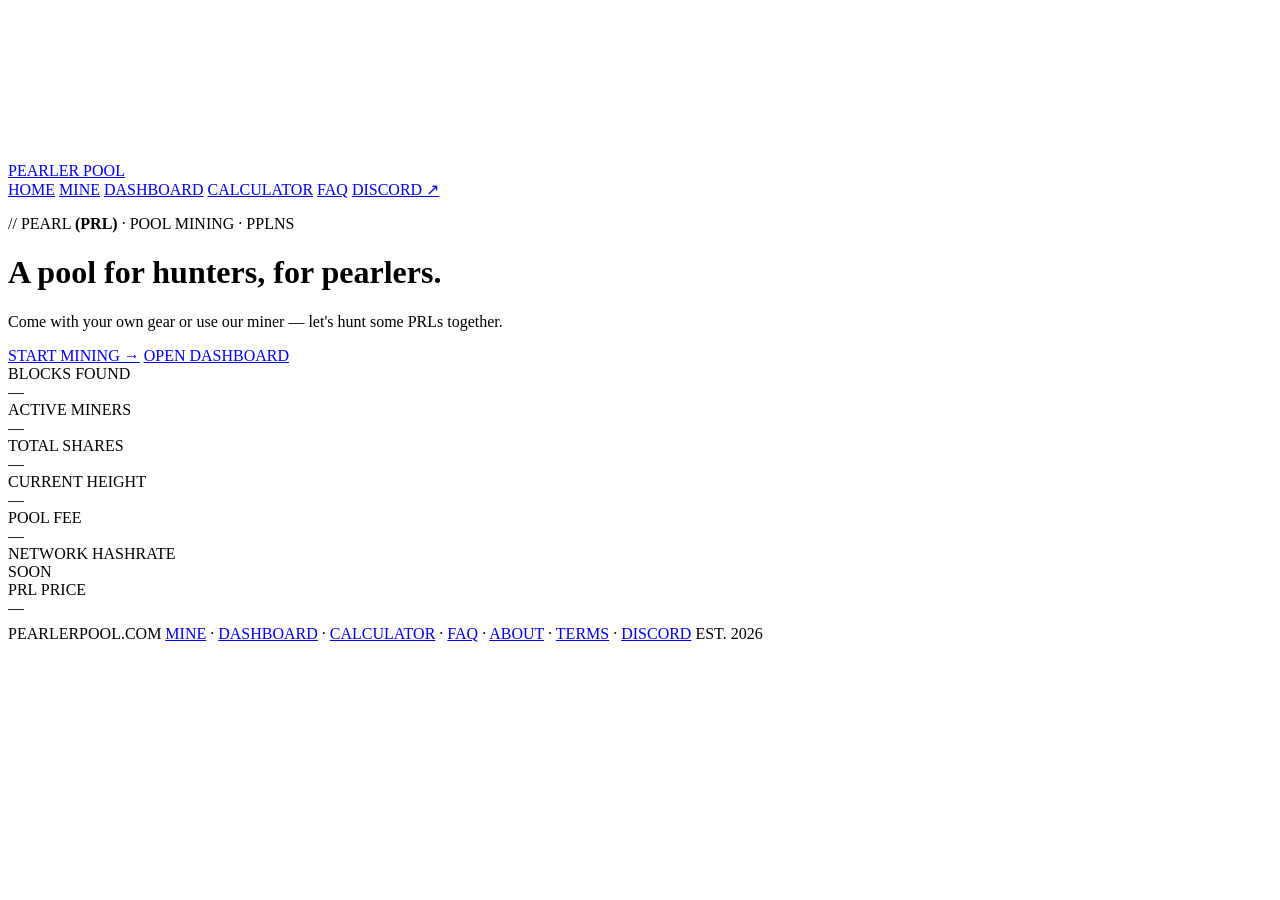
==== index.html @ 2bef1d9a "Miner dashboard (Alpha-style), blocks/ranking tabs, PRL price, alpha-miner, how-it-works diagram" ====
<!DOCTYPE html>
<html lang="en">
<head>
<meta charset="UTF-8" />
<meta name="viewport" content="width=device-width, initial-scale=1.0" />
<script>(function(){try{var t=localStorage.getItem('pp-theme');if(t==='light')document.documentElement.setAttribute('data-theme','light');}catch(e){}})();</script>
<title>Pearler Pool — a pool for hunters, for pearlers</title>
<meta name="description" content="Pearler Pool — the first cult for pearl hunters. Mine Pearl (PRL) with PPLNS rewards: bring your own gear or deploy our miner in one command." />
<meta name="theme-color" content="#07090e" />
<meta property="og:type" content="website" />
<meta property="og:title" content="Pearler Pool — a pool for hunters, for pearlers" />
<meta property="og:description" content="Mine Pearl (PRL) with PPLNS rewards. Bring your own gear or use our miner — let's hunt some PRLs together." />
<meta name="twitter:card" content="summary" />
<meta name="robots" content="index, follow, max-image-preview:large" />
<meta name="author" content="Pearler Pool" />
<meta name="keywords" content="Pearler Pool, Pearl mining pool, PRL mining pool, mine Pearl, mine PRL, Pearl Network, Pearl PRL coin, proof of useful work, PoUW, GPU mining, NoisyGEMM, PPLNS, cryptocurrency mining pool" />
<link rel="canonical" href="https://pearlerpool.com/" />
<meta property="og:url" content="https://pearlerpool.com/" />
<meta property="og:site_name" content="Pearler Pool" />
<script type="application/ld+json">{"@context":"https://schema.org","@graph":[{"@type":"Organization","@id":"https://pearlerpool.com/#org","name":"Pearler Pool","url":"https://pearlerpool.com/","description":"A PPLNS mining pool for the Pearl (PRL) proof-of-useful-work cryptocurrency. Bring your own gear or deploy our miner in one command.","sameAs":["https://discord.gg/w6tTBXTh"]},{"@type":"WebSite","@id":"https://pearlerpool.com/#website","url":"https://pearlerpool.com/","name":"Pearler Pool","publisher":{"@id":"https://pearlerpool.com/#org"},"description":"Mine Pearl (PRL) with PPLNS rewards. Live pool stats, an accurate mining calculator, and one-command miner deployment."}]}</script>
<link rel="icon" href="data:image/svg+xml,%3Csvg xmlns='http://www.w3.org/2000/svg' viewBox='0 0 32 32'%3E%3Crect width='32' height='32' fill='%2307090e'/%3E%3Ccircle cx='16' cy='16' r='9' fill='%23c9a84c'/%3E%3Ccircle cx='12.5' cy='12.5' r='3' fill='%23fff3d0'/%3E%3C/svg%3E" />
<link rel="preconnect" href="https://fonts.googleapis.com" />
<link rel="preconnect" href="https://fonts.gstatic.com" crossorigin />
<link href="https://fonts.googleapis.com/css2?family=IBM+Plex+Mono:wght@300;400;500;600&display=swap" rel="stylesheet" />
<link rel="stylesheet" href="assets/styles.css" />
</head>
<body>
<canvas id="rain"></canvas>
<div class="page">
  <nav class="nav"><div class="inner">
    <a class="brand" href="index.html"><span class="dot"></span>PEARLER POOL</a>
    <div class="nav-links">
      <a href="index.html" class="active">HOME</a>
      <a href="mine.html">MINE</a>
      <a href="dashboard.html">DASHBOARD</a>
      <a href="calculator.html">CALCULATOR</a>
      <a href="faq.html">FAQ</a>
      <a class="discord" href="https://discord.gg/w6tTBXTh" target="_blank" rel="noopener">DISCORD ↗</a>
    </div>
  </div></nav>

  <header class="container hero">
    <p class="kicker">// PEARL <b>(PRL)</b> · POOL MINING · PPLNS</p>
    <h1>A pool for hunters, for pearlers.</h1>
    <p>Come with your own gear or use our miner — let's hunt some PRLs together.</p>
    <div class="cta">
      <a class="btn gold" href="mine.html">START MINING →</a>
      <a class="btn" href="dashboard.html">OPEN DASHBOARD</a>
    </div>
  </header>

  <section class="container" style="padding-bottom:8px">
    <div class="statbar" id="statbar">
      <div class="stat"><div class="lbl">BLOCKS FOUND</div><div class="val" id="s-blocks">—</div></div>
      <div class="stat"><div class="lbl">ACTIVE MINERS</div><div class="val" id="s-miners">—</div></div>
      <div class="stat"><div class="lbl">TOTAL SHARES</div><div class="val" id="s-shares">—</div></div>
      <div class="stat"><div class="lbl">CURRENT HEIGHT</div><div class="val" id="s-height">—</div></div>
      <div class="stat"><div class="lbl">POOL FEE</div><div class="val" id="s-fee">—</div></div>
      <div class="stat"><div class="lbl">NETWORK HASHRATE</div><div class="val" id="s-nethash"><span class="soon">SOON</span></div></div>
      <div class="stat"><div class="lbl">PRL PRICE</div><div class="val" id="s-price"><span class="soon">—</span></div></div>
    </div>
  </section>

  <footer class="footer"><div class="inner">
    <span>PEARLERPOOL.COM</span>
    <span class="foot-links"><a href="mine.html">MINE</a> · <a href="dashboard.html">DASHBOARD</a> · <a href="calculator.html">CALCULATOR</a> · <a href="faq.html">FAQ</a> · <a href="about.html">ABOUT</a> · <a href="terms.html">TERMS</a> · <a href="https://discord.gg/w6tTBXTh" target="_blank" rel="noopener">DISCORD</a></span>
    <span>EST. 2026</span>
  </div></footer>
</div>

<script src="assets/api.js"></script>
<script>
(function(){
  PP.rain("rain");
  Promise.all([PP.api("/stats"), PP.api("/pool/info"), PP.api("/miners")])
  .then(function(res){
    var stats=res[0], info=res[1], miners=res[2];
    if(stats){
      PP.countUp(document.getElementById("s-blocks"), PP.blocksFound(stats));
      PP.countUp(document.getElementById("s-shares"), stats.shares_total||0);
      PP.countUp(document.getElementById("s-height"), PP.job(stats).height||0);
      var sessions=PP.activeMiners(stats);
      var minerCount=PP.topMiners(miners).length;
      PP.countUp(document.getElementById("s-miners"), sessions||minerCount);
    }
    var fee=PP.feePct(info); document.getElementById("s-fee").textContent=(fee!=null?fee+"%":"—");
    PP.mockNotice();
  });
  PP.netApi("/summary").then(function(d){
    if(!d) return;
    if(d.nethash) document.getElementById("s-nethash").innerHTML=(Number(d.nethash)/1e18).toFixed(2)+' <small>EH/s</small>';
    if(d.priceUSD!=null) document.getElementById("s-price").innerHTML='$'+Number(d.priceUSD).toFixed(4);
  });
})();
</script>
</body>
</html>
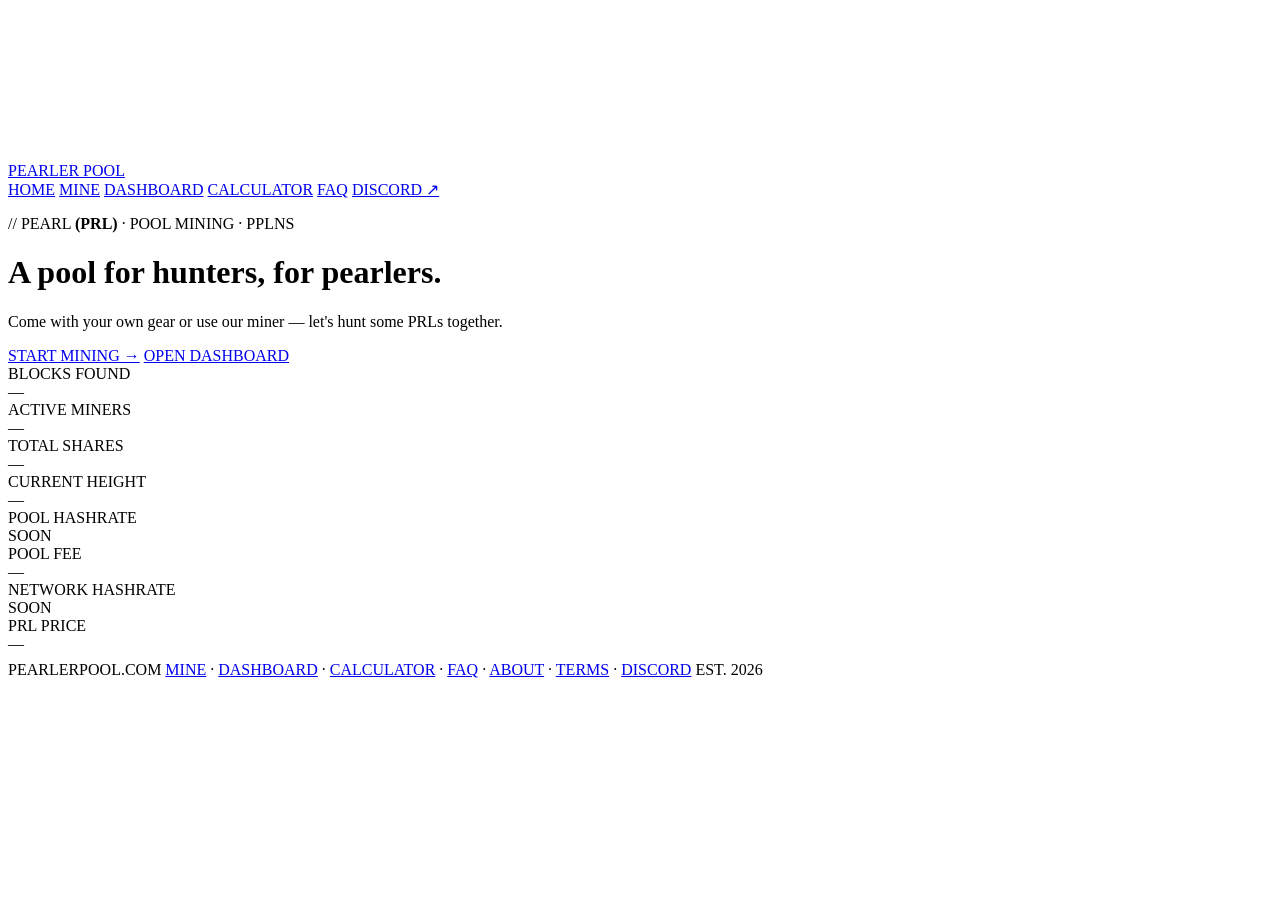
==== commit a98ac111: "Present live p2 data: pool hashrate, per-miner hashrate, real pool blocks; no mock on 404; ranking p" ====
--- a/index.html
+++ b/index.html
@@ -55,6 +55,7 @@
       <div class="stat"><div class="lbl">ACTIVE MINERS</div><div class="val" id="s-miners">—</div></div>
       <div class="stat"><div class="lbl">TOTAL SHARES</div><div class="val" id="s-shares">—</div></div>
       <div class="stat"><div class="lbl">CURRENT HEIGHT</div><div class="val" id="s-height">—</div></div>
+      <div class="stat"><div class="lbl">POOL HASHRATE</div><div class="val" id="s-poolhash"><span class="soon">SOON</span></div></div>
       <div class="stat"><div class="lbl">POOL FEE</div><div class="val" id="s-fee">—</div></div>
       <div class="stat"><div class="lbl">NETWORK HASHRATE</div><div class="val" id="s-nethash"><span class="soon">SOON</span></div></div>
       <div class="stat"><div class="lbl">PRL PRICE</div><div class="val" id="s-price"><span class="soon">—</span></div></div>
@@ -82,6 +83,8 @@
       var sessions=PP.activeMiners(stats);
       var minerCount=PP.topMiners(miners).length;
       PP.countUp(document.getElementById("s-miners"), sessions||minerCount);
+      var ph=PP.poolHashrate(stats), phe=document.getElementById("s-poolhash");
+      if(phe) phe.innerHTML=ph?ph.replace(/\s*([A-Za-z]+\/s)$/,' <small>$1</small>'):'<span class="soon">SOON</span>';
     }
     var fee=PP.feePct(info); document.getElementById("s-fee").textContent=(fee!=null?fee+"%":"—");
     PP.mockNotice();
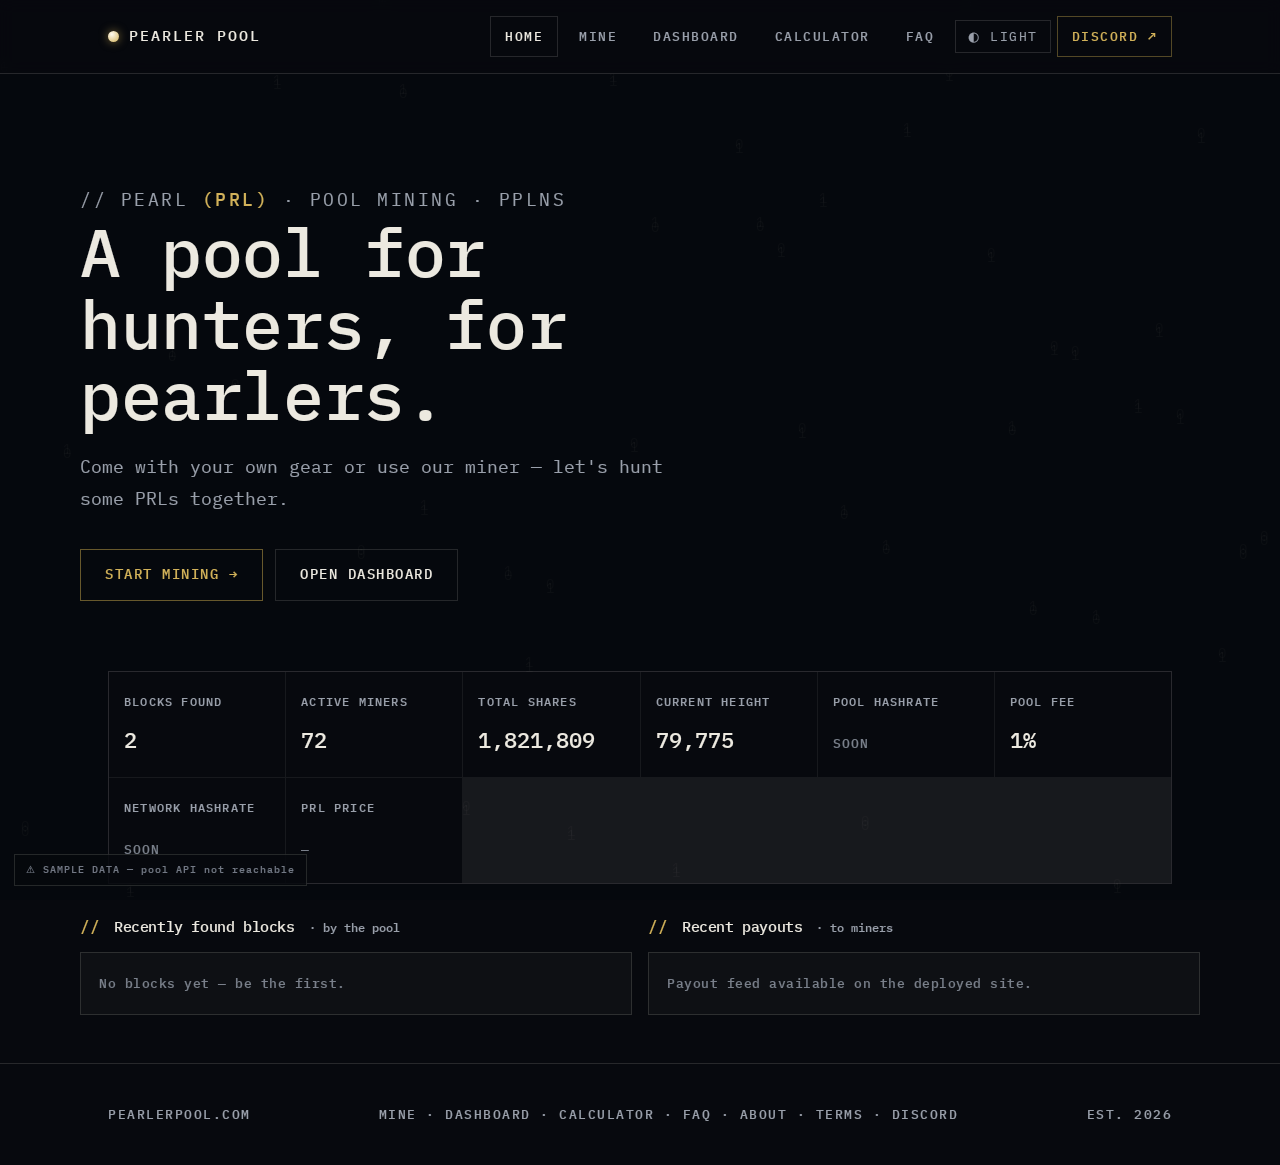
==== commit 9bde4cdf: "Mine: worker + optional MDL merged-mining fields wired into all commands; Home: live found-blocks + " ====
--- a/index.html
+++ b/index.html
@@ -62,6 +62,19 @@
     </div>
   </section>
 
+  <section class="container" style="padding:22px 0 8px">
+    <div class="grid c2">
+      <div>
+        <div class="section-head" style="margin:0 0 12px"><span class="tick">//</span><h2 style="font-size:15px">Recently found blocks</h2><span class="muted" style="font-size:12px">· by the pool</span></div>
+        <div class="panel" style="padding:6px 0" id="blk-feed"><div class="loading" style="padding:14px 18px">Loading…</div></div>
+      </div>
+      <div>
+        <div class="section-head" style="margin:0 0 12px"><span class="tick">//</span><h2 style="font-size:15px">Recent payouts</h2><span class="muted" style="font-size:12px">· to miners</span></div>
+        <div class="panel" style="padding:6px 0" id="pay-feed"><div class="loading" style="padding:14px 18px">Loading…</div></div>
+      </div>
+    </div>
+  </section>
+
   <footer class="footer"><div class="inner">
     <span>PEARLERPOOL.COM</span>
     <span class="foot-links"><a href="mine.html">MINE</a> · <a href="dashboard.html">DASHBOARD</a> · <a href="calculator.html">CALCULATOR</a> · <a href="faq.html">FAQ</a> · <a href="about.html">ABOUT</a> · <a href="terms.html">TERMS</a> · <a href="https://discord.gg/w6tTBXTh" target="_blank" rel="noopener">DISCORD</a></span>
@@ -94,6 +107,32 @@
     if(d.nethash) document.getElementById("s-nethash").innerHTML=(Number(d.nethash)/1e18).toFixed(2)+' <small>EH/s</small>';
     if(d.priceUSD!=null) document.getElementById("s-price").innerHTML='$'+Number(d.priceUSD).toFixed(4);
   });
+
+  /* ---------- live activity feeds ---------- */
+  function feedRow(left,mid,right,rcls){
+    return '<div style="display:flex;align-items:center;justify-content:space-between;gap:10px;padding:9px 18px;border-top:1px solid var(--line-2);font-size:13.5px">'+
+      '<span class="gold" style="flex:none">'+left+'</span>'+
+      '<span class="muted" style="flex:1;overflow:hidden;text-overflow:ellipsis;white-space:nowrap">'+mid+'</span>'+
+      '<span class="'+(rcls||'')+'" style="flex:none;font-weight:500">'+right+'</span></div>';
+  }
+  // recently found blocks (pool)
+  PP.apiRaw("/pool/blocks").then(function(d){
+    var list=PP.blockList(d), el=document.getElementById("blk-feed");
+    if(!list.length){ el.innerHTML='<div class="loading" style="padding:14px 18px">No blocks yet — be the first.</div>'; return; }
+    el.innerHTML=list.slice(0,6).map(function(b){
+      var st=(b.submit_status||"").toUpperCase();
+      return feedRow("#"+PP.num(b.block_height), (st==="ACCEPTED"?"accepted":st.toLowerCase()||"—"), PP.grainsToPRL(b.block_reward)+" PRL");
+    }).join("");
+  });
+  // recent payouts (outgoing txs from the pool payout address, on-chain via PearlTrack)
+  PP.netApi("/address/"+PP.POOL_ADDR).then(function(a){
+    var el=document.getElementById("pay-feed");
+    var outs=((a&&a.txs)||[]).filter(function(t){return t.direction==="out";});
+    if(!outs.length){ el.innerHTML='<div class="loading" style="padding:14px 18px">'+(a?"No payouts yet.":"Payout feed available on the deployed site.")+'</div>'; return; }
+    el.innerHTML=outs.slice(0,6).map(function(t){
+      return feedRow(PP.ago(t.timeMs), (t.txid?t.txid.slice(0,10)+"…":"payout"), PP.grainsToPRL(t.valueGrains)+" PRL");
+    }).join("");
+  });
 })();
 </script>
 </body>
--- a/assets/styles.css
+++ b/assets/styles.css
@@ -0,0 +1,318 @@
+/* Pearler Pool — shared design system (Stake-style monochrome / IBM Plex Mono) */
+:root{
+  --bg:#07090e; --surface-1:rgba(233,230,221,.03); --surface-2:rgba(233,230,221,.055);
+  --fg:#ece9e0; --muted:#9aa0ab; --faint:#7a808b;
+  --line:rgba(233,230,221,.14); --line-2:rgba(233,230,221,.08);
+  --gold:#d2b25a; --pearl:#fff3d0; --bad:#cf7a68;
+  --nav-bg:rgba(7,9,14,.72); --grid:rgba(233,230,221,.07); --dot:#fff3d0;
+  --rain-bg:#07090e; --rain-ch:233,230,221;
+  --maxw:1120px;
+}
+:root[data-theme="light"]{
+  --bg:#f4f1e9; --surface-1:rgba(24,26,32,.04); --surface-2:rgba(24,26,32,.07);
+  --fg:#121419; --muted:#383c43; --faint:#4d515a;
+  --line:rgba(24,26,32,.18); --line-2:rgba(24,26,32,.11);
+  --gold:#7f6310; --pearl:#7f6310; --bad:#a8432a;
+  --nav-bg:rgba(244,241,233,.82); --grid:rgba(24,26,32,.10); --dot:#7f6310;
+  --rain-bg:#f4f1e9; --rain-ch:60,64,74;
+}
+*{margin:0;padding:0;box-sizing:border-box}
+html{scroll-behavior:smooth}
+body{background:var(--bg);color:var(--fg);font-family:'IBM Plex Mono',ui-monospace,Menlo,monospace;
+  -webkit-font-smoothing:antialiased;font-size:16px;line-height:1.62;min-height:100vh;font-weight:450;
+  -webkit-text-stroke:0.18px currentColor;text-stroke:0.18px currentColor;
+  transition:background-color .25s ease,color .25s ease}
+a{color:inherit;text-decoration:none}
+#rain{position:fixed;inset:0;z-index:0;pointer-events:none;opacity:.5}
+.page{position:relative;z-index:1}
+.container{max-width:var(--maxw);margin:0 auto;padding:0 28px}
+
+/* nav */
+.nav{position:sticky;top:0;z-index:20;backdrop-filter:blur(8px);background:var(--nav-bg);
+  border-bottom:1px solid var(--line)}
+.nav .inner{max-width:var(--maxw);margin:0 auto;padding:16px 28px;display:flex;align-items:center;justify-content:space-between}
+.brand{display:flex;align-items:center;gap:10px;font-size:15px;letter-spacing:2px}
+.brand .dot{width:11px;height:11px;border-radius:50%;background:radial-gradient(circle at 35% 30%,#fffaf0,var(--gold));box-shadow:0 0 10px rgba(201,168,76,.6)}
+.nav-links{display:flex;align-items:center;gap:6px;flex-wrap:wrap;justify-content:flex-end}
+.nav-links a{font-size:13px;letter-spacing:1.5px;color:var(--muted);padding:9px 14px;border:1px solid transparent;transition:.2s}
+.nav-links a:hover{color:var(--fg)}
+.nav-links a.active{color:var(--fg);border-color:var(--line)}
+.nav-links a.discord{color:var(--gold);border:1px solid rgba(201,168,76,.4)}
+.nav-links a.discord:hover{background:rgba(201,168,76,.1)}
+.theme-toggle{font-family:inherit;font-size:13px;letter-spacing:1.5px;color:var(--muted);background:transparent;
+  border:1px solid var(--line);padding:9px 12px;cursor:pointer;transition:.2s;display:inline-flex;align-items:center;gap:7px;line-height:1}
+.theme-toggle:hover{color:var(--fg);border-color:var(--fg)}
+.donut svg circle:first-of-type{stroke:var(--line)}
+.donut #donut-arc{stroke:var(--gold)}
+
+/* type */
+h1,h2,h3{font-weight:500;letter-spacing:-.4px}
+.kicker{font-size:12.5px;letter-spacing:2.5px;color:var(--muted)}
+.kicker b{color:var(--gold);font-weight:500}
+.section{padding:64px 0;border-top:1px solid var(--line-2)}
+.section-head{display:flex;align-items:baseline;gap:14px;margin-bottom:28px}
+.section-head .tick{color:var(--gold)}
+.section-head h2{font-size:clamp(21px,2.6vw,31px)}
+.muted{color:var(--muted)}
+.gold{color:var(--gold)}
+
+/* hero */
+.hero{padding:90px 0 70px}
+.hero h1{font-size:clamp(34px,6vw,68px);line-height:1.05;max-width:14ch}
+.hero p{margin-top:20px;color:var(--muted);max-width:56ch;font-weight:400;font-size:17.5px;line-height:1.85}
+.cta{margin-top:34px;display:flex;flex-wrap:wrap;gap:12px}
+.btn{display:inline-flex;align-items:center;gap:8px;font-family:inherit;font-size:13.5px;letter-spacing:1.5px;
+  padding:14px 24px;border:1px solid var(--line);background:transparent;color:var(--fg);cursor:pointer;transition:.2s}
+.btn:hover{background:var(--fg);color:var(--bg)}
+.btn.gold{border-color:rgba(201,168,76,.5);color:var(--gold)}
+.btn.gold:hover{background:var(--gold);color:#0a1628}
+
+/* stat bar */
+.statbar{display:grid;grid-template-columns:repeat(auto-fit,minmax(160px,1fr));gap:1px;background:var(--line-2);
+  border:1px solid var(--line-2)}
+.stat{background:var(--bg);padding:20px 15px;min-width:0;overflow:hidden}
+.stat .lbl{font-size:12px;letter-spacing:1.2px;color:var(--muted);display:flex;align-items:center;gap:6px}
+.stat .val{margin-top:10px;font-size:clamp(17px,1.9vw,22px);font-weight:500;color:var(--fg);white-space:nowrap;overflow:hidden;text-overflow:ellipsis}
+.stat .val small{font-size:14px;color:var(--muted);font-weight:400;margin-left:4px}
+.stat .soon{font-size:12.5px;color:var(--faint);letter-spacing:1px}
+
+/* panels / cards */
+.panel{border:1px solid var(--line);background:var(--surface-1);padding:24px}
+.grid{display:grid;gap:16px}
+.grid.c2{grid-template-columns:repeat(auto-fit,minmax(280px,1fr))}
+.grid.c3{grid-template-columns:repeat(auto-fit,minmax(220px,1fr))}
+.card{border:1px solid var(--line);background:var(--surface-1);padding:20px;transition:.2s}
+.card:hover{border-color:var(--line)}
+.card .h{font-size:14px;letter-spacing:.8px;display:flex;justify-content:space-between;align-items:center;gap:8px;min-width:0}
+.card .h .wn{overflow:hidden;text-overflow:ellipsis;white-space:nowrap;min-width:0}
+.card .kv{margin-top:14px;display:flex;flex-direction:column;gap:9px}
+.kv-row{display:flex;justify-content:space-between;font-size:14.5px}
+.kv-row span:first-child{color:var(--muted)}
+
+/* tables */
+.tbl{width:100%;border-collapse:collapse;font-size:14.5px}
+.tbl th{text-align:left;font-weight:400;color:var(--muted);font-size:12px;letter-spacing:1.5px;
+  padding:12px 14px;border-bottom:1px solid var(--line)}
+.tbl td{padding:14px;border-bottom:1px solid var(--line-2)}
+.tbl tr:hover td{background:var(--surface-1)}
+.tbl .mono-addr{color:var(--muted);word-break:break-all}
+.badge{font-size:12px;letter-spacing:1px;padding:3px 9px;border:1px solid var(--line)}
+.badge.ok{color:var(--gold);border-color:rgba(201,168,76,.4)}
+.badge.bad{color:var(--bad);border-color:rgba(194,112,95,.4)}
+.badge.orphan{color:var(--muted)}
+
+/* lookup */
+.lookup{display:flex;max-width:560px;border:1px solid var(--line);background:var(--surface-1)}
+.lookup input{flex:1;background:transparent;border:none;outline:none;color:var(--fg);font-family:inherit;
+  font-size:15.5px;padding:15px 16px;letter-spacing:.5px}
+.lookup input::placeholder{color:var(--faint)}
+.lookup button{border:none;border-left:1px solid var(--line);background:transparent;color:var(--fg);
+  font-family:inherit;font-size:13.5px;letter-spacing:1.5px;padding:0 22px;cursor:pointer;transition:.2s}
+.lookup button:hover{background:var(--fg);color:var(--bg)}
+
+/* code + prompt blocks */
+.codeblock{position:relative;border:1px solid var(--line);background:#04060b;margin-top:14px}
+.codeblock pre{padding:16px 18px;overflow-x:auto;font-size:13.5px;line-height:1.75;color:#d3dbe1;white-space:pre}
+.codeblock .copy{position:absolute;top:10px;right:10px;font-family:inherit;font-size:11px;letter-spacing:1px;
+  border:1px solid rgba(233,230,221,.18);background:rgba(7,9,14,.8);color:#9aa3af;padding:6px 10px;cursor:pointer;transition:.2s}
+.codeblock .copy:hover{color:#e9e6dd;border-color:#e9e6dd}
+.codeblock .copy.done{color:#d2b25a;border-color:#d2b25a}
+.prompt{border-color:rgba(201,168,76,.3)}
+.prompt .tag{position:absolute;top:-1px;left:-1px;font-size:11px;letter-spacing:1px;color:#0a1628;
+  background:#d2b25a;padding:4px 10px}
+.prompt pre{padding-top:34px;color:#ecdfc4}
+/* codex prompt — same gold family, outline tag to differentiate from Claude */
+.prompt.codex .tag{background:transparent;color:#d2b25a;border:1px solid #d2b25a;padding:3px 9px}
+.prompt-row{display:grid;grid-template-columns:repeat(auto-fit,minmax(320px,1fr));gap:14px;margin-top:6px}
+.prompt-row .codeblock{margin-top:0}
+
+/* docker tabs */
+.tabs{display:flex;flex-wrap:wrap;gap:8px;margin-bottom:18px}
+.tab{font-family:inherit;font-size:13px;letter-spacing:1px;padding:12px 16px;border:1px solid var(--line);
+  background:transparent;color:var(--muted);cursor:pointer;transition:.2s;text-align:left}
+.tab:hover{color:var(--fg)}
+.tab.active{color:var(--fg);border-color:rgba(201,168,76,.5);background:rgba(201,168,76,.06)}
+.tab .r{display:block;font-size:11.5px;color:var(--gold);letter-spacing:1px;margin-top:4px}
+.pane{display:none}.pane.active{display:block}
+/* agent (claude/codex) prompt toggle */
+.agent-toggle{display:inline-flex;border:1px solid var(--line);margin:16px 0 0}
+.agent-tab{font-family:inherit;font-size:12px;letter-spacing:1.5px;color:var(--muted);background:transparent;border:none;padding:8px 16px;cursor:pointer;transition:.2s}
+.agent-tab:hover{color:var(--fg)}
+.agent-tab.active{color:#0a1628;background:var(--gold)}
+
+/* prominent fee callout */
+.fee-callout{display:inline-flex;align-items:baseline;gap:10px;border:1px solid rgba(201,168,76,.35);
+  background:rgba(201,168,76,.06);padding:9px 15px;margin-bottom:16px}
+.fee-callout .n{color:var(--gold);font-size:20px;font-weight:500;letter-spacing:.5px}
+.fee-callout .t{color:var(--muted);font-size:12.5px;letter-spacing:1px}
+
+/* numbered steps */
+.steps{counter-reset:s;margin-top:16px;display:flex;flex-direction:column;gap:14px}
+.steps li{list-style:none;position:relative;padding-left:38px;font-size:15px;line-height:1.8;color:var(--muted)}
+.steps li::before{counter-increment:s;content:counter(s);position:absolute;left:0;top:1px;width:25px;height:25px;
+  border:1px solid var(--line);display:flex;align-items:center;justify-content:center;font-size:12px;color:var(--gold)}
+.steps li b,.steps li .gold{color:var(--fg)}
+
+/* chart */
+.chart-wrap{position:relative;height:220px;border:1px solid var(--line);background:var(--surface-1);margin-top:14px}
+.chart-empty{position:absolute;inset:0;display:flex;align-items:center;justify-content:center;
+  color:var(--faint);font-size:13px;letter-spacing:.5px;text-align:center;padding:20px;line-height:1.6}
+
+/* footer */
+.footer{border-top:1px solid var(--line);padding:40px 0;margin-top:40px}
+.footer .inner{max-width:var(--maxw);margin:0 auto;padding:0 28px;display:flex;flex-wrap:wrap;gap:20px;
+  justify-content:space-between;font-size:12.5px;letter-spacing:1.5px;color:var(--muted)}
+.footer a{color:var(--muted)}.footer a:hover{color:var(--fg)}
+
+.hidden{display:none!important}
+.loading{color:var(--faint);font-size:13px;letter-spacing:.5px}
+
+/* ============ CONTENT PAGES (faq / about / terms) ============ */
+.prose{max-width:760px}
+.prose h2{font-size:clamp(19px,2.2vw,23px);font-weight:500;margin:40px 0 12px;letter-spacing:-.3px}
+.prose h2:first-child{margin-top:0}
+.prose h2 .tick{color:var(--gold);margin-right:8px;font-size:15px}
+.prose h3{font-size:17px;font-weight:500;color:var(--fg);margin:24px 0 8px}
+.prose p{color:var(--fg);font-size:16px;line-height:1.85;margin-bottom:14px}
+.prose a{color:var(--gold)}
+.prose strong,.prose b{color:var(--fg);font-weight:600}
+.prose ul{margin:8px 0 18px;padding:0;list-style:none}
+.prose li{color:var(--fg);font-size:15.5px;line-height:1.8;padding-left:22px;position:relative;margin-bottom:8px}
+.prose li::before{content:'›';position:absolute;left:0;color:var(--gold)}
+.lede{font-size:18px;color:var(--fg);line-height:1.75;max-width:60ch;margin-bottom:8px}
+
+.faq-item{border-top:1px solid var(--line-2);padding:24px 0}
+.faq-item:first-of-type{border-top:none}
+.faq-q{font-size:17px;color:var(--fg);font-weight:500;display:flex;gap:10px;align-items:baseline}
+.faq-q .qn{color:var(--gold);flex:none}
+.faq-a{color:var(--fg);font-size:15.5px;line-height:1.85;margin-top:10px;padding-left:26px}
+.faq-a a{color:var(--gold)}
+.faq-a code{background:var(--surface-2);padding:1px 6px;font-size:14px;color:var(--fg)}
+.faq-cat{font-size:12px;letter-spacing:2.5px;color:var(--gold);margin:40px 0 6px;font-weight:500}
+
+/* ============ CALCULATOR ============ */
+.calc-grid{display:grid;grid-template-columns:1.1fr 1fr;gap:18px;align-items:start}
+@media(max-width:820px){.calc-grid{grid-template-columns:1fr}}
+.field{margin-bottom:16px}
+.field label{display:block;font-size:12px;letter-spacing:1.5px;color:var(--muted);margin-bottom:8px}
+.field .inrow{display:flex;border:1px solid var(--line);background:var(--surface-1)}
+.field input{flex:1;min-width:0;background:transparent;border:none;outline:none;color:var(--fg);font-family:inherit;font-size:16.5px;padding:12px 14px}
+.field .unit{display:flex;align-items:center;padding:0 14px;border-left:1px solid var(--line);color:var(--muted);font-size:13.5px;letter-spacing:1px}
+.gpu-pick{display:flex;flex-wrap:wrap;gap:7px}
+.gpu-pick button{font-family:inherit;font-size:12.5px;letter-spacing:.5px;color:var(--muted);background:transparent;border:1px solid var(--line);padding:9px 12px;cursor:pointer;transition:.2s}
+.gpu-pick button:hover{color:var(--fg)}
+.gpu-pick button.active{color:#0a1628;background:var(--gold);border-color:var(--gold)}
+.gpu-pick button small{color:var(--gold);margin-left:5px;letter-spacing:0}
+.gpu-pick button.active small{color:#0a1628}
+.result{border:1px solid rgba(201,168,76,.4);background:linear-gradient(160deg,rgba(201,168,76,.09),rgba(201,168,76,.02));padding:22px}
+.result .big-out{font-size:clamp(30px,5vw,44px);font-weight:500;color:var(--gold);line-height:1}
+.result .big-out small{font-size:15px;color:var(--muted);font-weight:400;margin-left:6px}
+.result .row{display:flex;justify-content:space-between;font-size:14.5px;padding:10px 0;border-bottom:1px solid var(--line-2)}
+.result .row span:first-child{color:var(--muted)}
+.result .row:last-child{border-bottom:none}
+
+/* ============ DASHBOARD ============ */
+/* sub-tabs + time range toggle */
+.subtabbar{display:flex;flex-wrap:wrap;gap:14px;align-items:center;justify-content:space-between;
+  border-bottom:1px solid var(--line);margin-bottom:24px}
+.subtabs{display:flex;flex-wrap:wrap;gap:2px}
+.subtab{font-family:inherit;font-size:12.5px;letter-spacing:1.5px;color:var(--muted);background:transparent;
+  border:none;border-bottom:2px solid transparent;padding:14px 16px;cursor:pointer;transition:.2s}
+.subtab:hover{color:var(--fg)}
+.subtab.active{color:var(--fg);border-bottom-color:var(--gold)}
+.range{display:flex;gap:2px;border:1px solid var(--line)}
+.range button{font-family:inherit;font-size:11.5px;letter-spacing:1px;color:var(--muted);background:transparent;
+  border:none;padding:8px 13px;cursor:pointer;transition:.2s}
+.range button:hover{color:var(--fg)}
+.range button.active{color:#0a1628;background:var(--gold)}
+
+/* dashboard top card grid */
+.dash-grid{display:grid;gap:14px;grid-template-columns:1.5fr 1fr 1fr 1.4fr;margin-bottom:14px}
+@media(max-width:980px){.dash-grid{grid-template-columns:1fr 1fr}}
+@media(max-width:560px){.dash-grid{grid-template-columns:1fr}}
+.dcard{border:1px solid var(--line);background:var(--surface-1);padding:18px 20px;display:flex;flex-direction:column}
+.dcard .ct{font-size:12px;letter-spacing:1.5px;color:var(--muted);display:flex;align-items:center;gap:7px;margin-bottom:14px}
+.dcard.feature{border-color:rgba(201,168,76,.4);background:linear-gradient(160deg,rgba(201,168,76,.09),rgba(201,168,76,.02))}
+.big{font-size:30px;font-weight:500;line-height:1}
+.big small{font-size:14px;color:var(--muted);font-weight:400;margin-left:5px;letter-spacing:0}
+.sub{font-size:12.5px;color:var(--muted);margin-top:6px;letter-spacing:.3px}
+
+/* donut */
+.donut-wrap{display:flex;align-items:center;gap:18px}
+.donut{position:relative;width:108px;height:108px;flex:none}
+.donut svg{transform:rotate(-90deg)}
+.donut .lbl{position:absolute;inset:0;display:flex;flex-direction:column;align-items:center;justify-content:center;text-align:center}
+.donut .lbl b{font-size:22px;font-weight:500;color:var(--gold)}
+.donut .lbl{padding:0 6px}
+.donut .lbl span{font-size:9px;letter-spacing:.4px;color:var(--muted);margin-top:3px;max-width:90px;line-height:1.25;text-align:center}
+.donut-kv{display:flex;flex-direction:column;gap:12px;min-width:0}
+.donut-kv .k{font-size:12px;letter-spacing:1px;color:var(--muted)}
+.donut-kv .v{font-size:20px;font-weight:500;margin-top:2px}
+.donut-kv .r{font-size:12px;color:var(--muted);margin-top:1px;overflow:hidden;text-overflow:ellipsis;white-space:nowrap}
+
+/* sparkline mini-card */
+.spark{height:46px;width:100%;margin-top:auto}
+.soon-spark{height:46px;margin-top:auto;display:flex;align-items:center;justify-content:center;
+  border:1px dashed var(--line-2);color:var(--faint);font-size:11.5px;letter-spacing:2px}
+
+/* output-per-day bars */
+.obars{display:flex;flex-direction:column;gap:11px;margin-top:2px}
+.obar{display:grid;grid-template-columns:58px 1fr auto;align-items:center;gap:10px}
+.obar .k{font-size:12px;letter-spacing:1px;color:var(--muted)}
+.obar .track{height:7px;background:var(--line-2);position:relative;overflow:hidden}
+.obar .fill{position:absolute;left:0;top:0;bottom:0;background:var(--gold);width:0;transition:width .9s ease}
+.obar .v{font-size:13.5px;font-weight:500}
+.pending-row{display:flex;align-items:baseline;justify-content:space-between;border-top:1px solid var(--line);
+  margin-top:14px;padding-top:13px}
+.pending-row .k{font-size:12px;letter-spacing:1px;color:var(--muted);display:flex;align-items:center;gap:6px}
+.pending-row .v{font-size:23px;font-weight:500;color:var(--gold)}
+
+/* mini effort/orphan tiles */
+.minitiles{display:grid;grid-template-columns:1fr 1fr;gap:14px;margin-bottom:14px}
+@media(max-width:560px){.minitiles{grid-template-columns:1fr}}
+.minitile{border:1px solid var(--line);background:var(--surface-1);padding:16px 18px;display:flex;
+  align-items:baseline;justify-content:space-between}
+.minitile .k{font-size:12px;letter-spacing:1px;color:var(--muted)}
+.minitile .v{font-size:21px;font-weight:500}
+.minitile .x{font-size:12px;color:var(--faint);letter-spacing:.3px;display:block;margin-top:3px}
+
+/* dual trend charts */
+.charts2{display:grid;grid-template-columns:1fr 1fr;gap:14px;margin-bottom:6px}
+@media(max-width:860px){.charts2{grid-template-columns:1fr}}
+.chartcard{border:1px solid var(--line);background:var(--surface-1);padding:16px 18px}
+.chartcard .ch-head{display:flex;align-items:baseline;justify-content:space-between;gap:10px;margin-bottom:10px}
+.chartcard .ch-head h3{font-size:14.5px;font-weight:500;letter-spacing:.3px}
+.legend{display:flex;gap:12px;font-size:12px;letter-spacing:.3px;color:var(--muted);flex-wrap:wrap}
+.legend i{display:inline-block;width:9px;height:9px;margin-right:5px;vertical-align:-1px}
+.legend .g{background:var(--gold)}.legend .f{background:var(--muted)}.legend .d{background:var(--faint)}
+.chartbox{position:relative;height:230px}
+.chartbox canvas{width:100%;height:100%}
+.chart-soon{position:absolute;inset:0;display:flex;align-items:center;justify-content:center;text-align:center;
+  color:var(--faint);font-size:13px;letter-spacing:.5px;padding:18px;line-height:1.6;background:repeating-linear-gradient(45deg,transparent,transparent 9px,rgba(233,230,221,.018) 9px,rgba(233,230,221,.018) 18px)}
+
+/* latest blocks card grid + maturity bars */
+.blockgrid{display:grid;grid-template-columns:repeat(auto-fill,minmax(210px,1fr));gap:12px}
+.blockcard{border:1px solid var(--line);background:var(--surface-1);padding:14px 15px;transition:.2s;overflow:hidden;min-width:0}
+.blockcard:hover{border-color:rgba(201,168,76,.4)}
+.blockcard .top{display:flex;align-items:center;justify-content:space-between;gap:8px}
+.blockcard .hgt{font-size:15px;font-weight:500;color:var(--gold)}
+.blockcard .time{font-size:12px;color:var(--muted);margin-top:8px;letter-spacing:.3px;white-space:nowrap;overflow:hidden;text-overflow:ellipsis;max-width:100%}
+.blockcard .rew{font-size:14.5px;font-weight:500;margin-top:2px}
+.blockcard .mat{margin-top:11px}
+.blockcard .mat .mlbl{display:flex;justify-content:space-between;font-size:11.5px;letter-spacing:.5px;color:var(--faint);margin-bottom:5px}
+.blockcard .mat .track{height:5px;background:var(--line-2);overflow:hidden}
+.blockcard .mat .fill{height:100%;background:var(--gold);width:0}
+.empty-card{border:1px dashed var(--line);padding:26px;text-align:center;color:var(--muted);font-size:13.5px;letter-spacing:.5px}
+
+/* timeframe pills (per-chart) */
+.tf{display:inline-flex;gap:2px;border:1px solid var(--line);flex-wrap:wrap}
+.tf button{font-family:inherit;font-size:11px;letter-spacing:.5px;color:var(--muted);background:transparent;border:none;padding:6px 10px;cursor:pointer;transition:.15s}
+.tf button:hover{color:var(--fg)}
+.tf button.active{color:#0a1628;background:var(--gold)}
+/* up/down delta */
+.delta{font-size:12.5px;font-weight:600;letter-spacing:.3px;white-space:nowrap}
+.delta.up{color:#4fae72}.delta.down{color:var(--bad)}.delta.flat{color:var(--muted)}
+.dcard .ct .delta{margin-left:auto}
+
+@media(max-width:640px){.nav-links a{padding:9px 10px}.section{padding:48px 0}.hero{padding:60px 0 40px}
+  .dash-grid{grid-template-columns:1fr}.subtab{padding:12px 10px}}
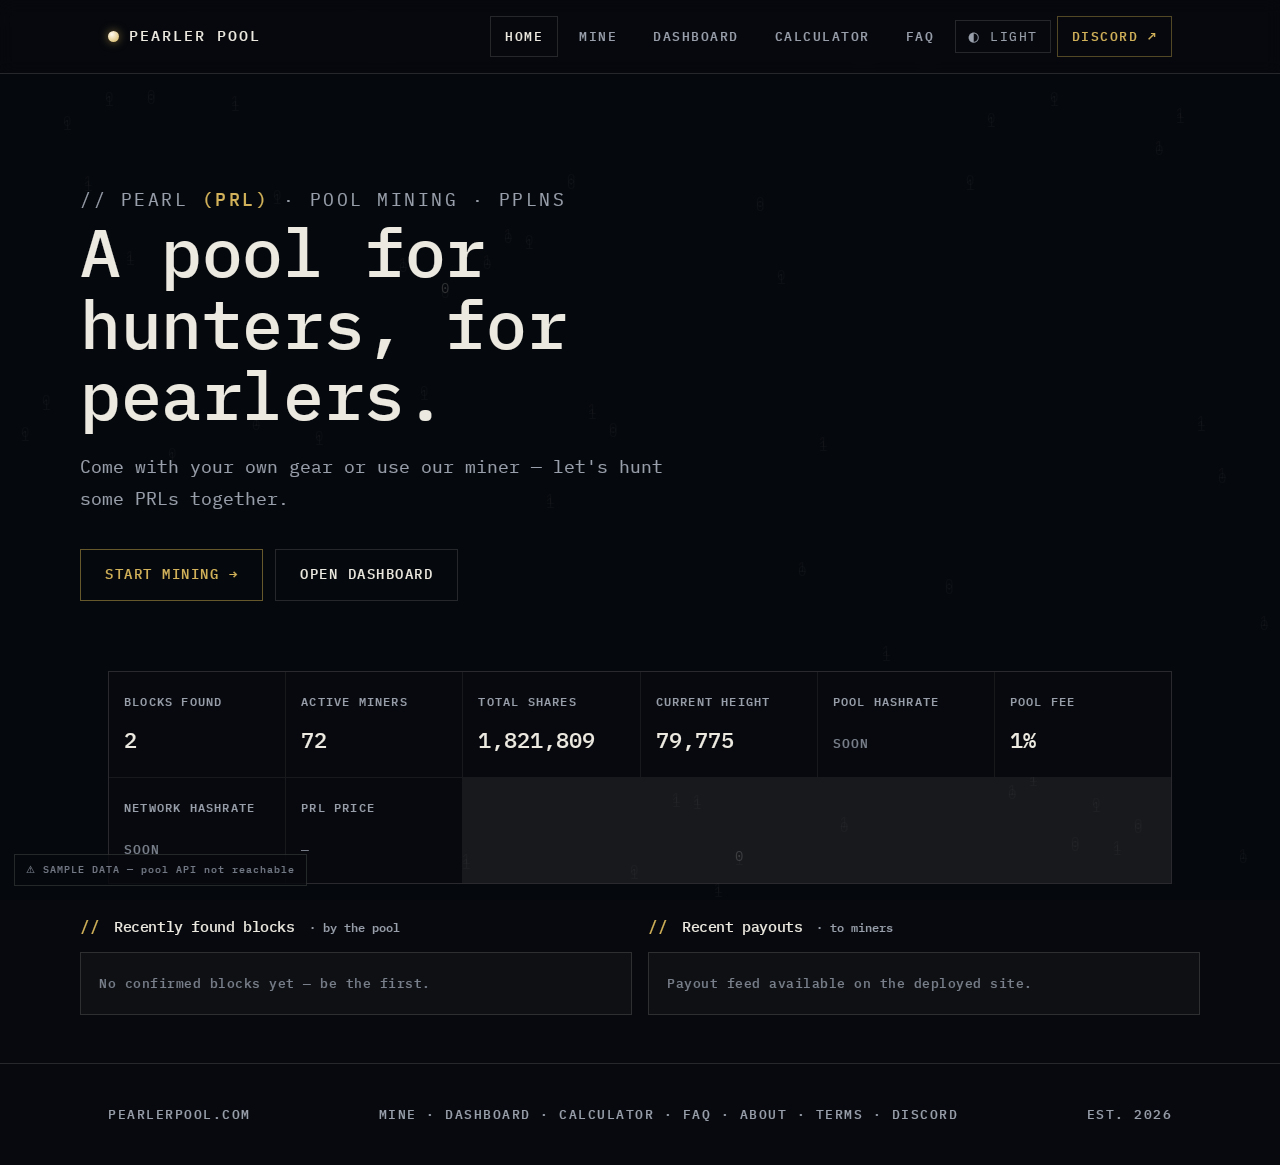
==== commit deed6468: "Home blocks feed: show only ACCEPTED blocks, sorted by height" ====
--- a/index.html
+++ b/index.html
@@ -117,11 +117,13 @@
   }
   // recently found blocks (pool)
   PP.apiRaw("/pool/blocks").then(function(d){
-    var list=PP.blockList(d), el=document.getElementById("blk-feed");
-    if(!list.length){ el.innerHTML='<div class="loading" style="padding:14px 18px">No blocks yet — be the first.</div>'; return; }
+    var el=document.getElementById("blk-feed");
+    var list=PP.blockList(d)
+      .filter(function(b){return (b.submit_status||"").toUpperCase()==="ACCEPTED";})
+      .sort(function(a,b){return (b.block_height||0)-(a.block_height||0);});
+    if(!list.length){ el.innerHTML='<div class="loading" style="padding:14px 18px">No confirmed blocks yet — be the first.</div>'; return; }
     el.innerHTML=list.slice(0,6).map(function(b){
-      var st=(b.submit_status||"").toUpperCase();
-      return feedRow("#"+PP.num(b.block_height), (st==="ACCEPTED"?"accepted":st.toLowerCase()||"—"), PP.grainsToPRL(b.block_reward)+" PRL");
+      return feedRow("#"+PP.num(b.block_height), "accepted", PP.grainsToPRL(b.block_reward)+" PRL");
     }).join("");
   });
   // recent payouts (outgoing txs from the pool payout address, on-chain via PearlTrack)
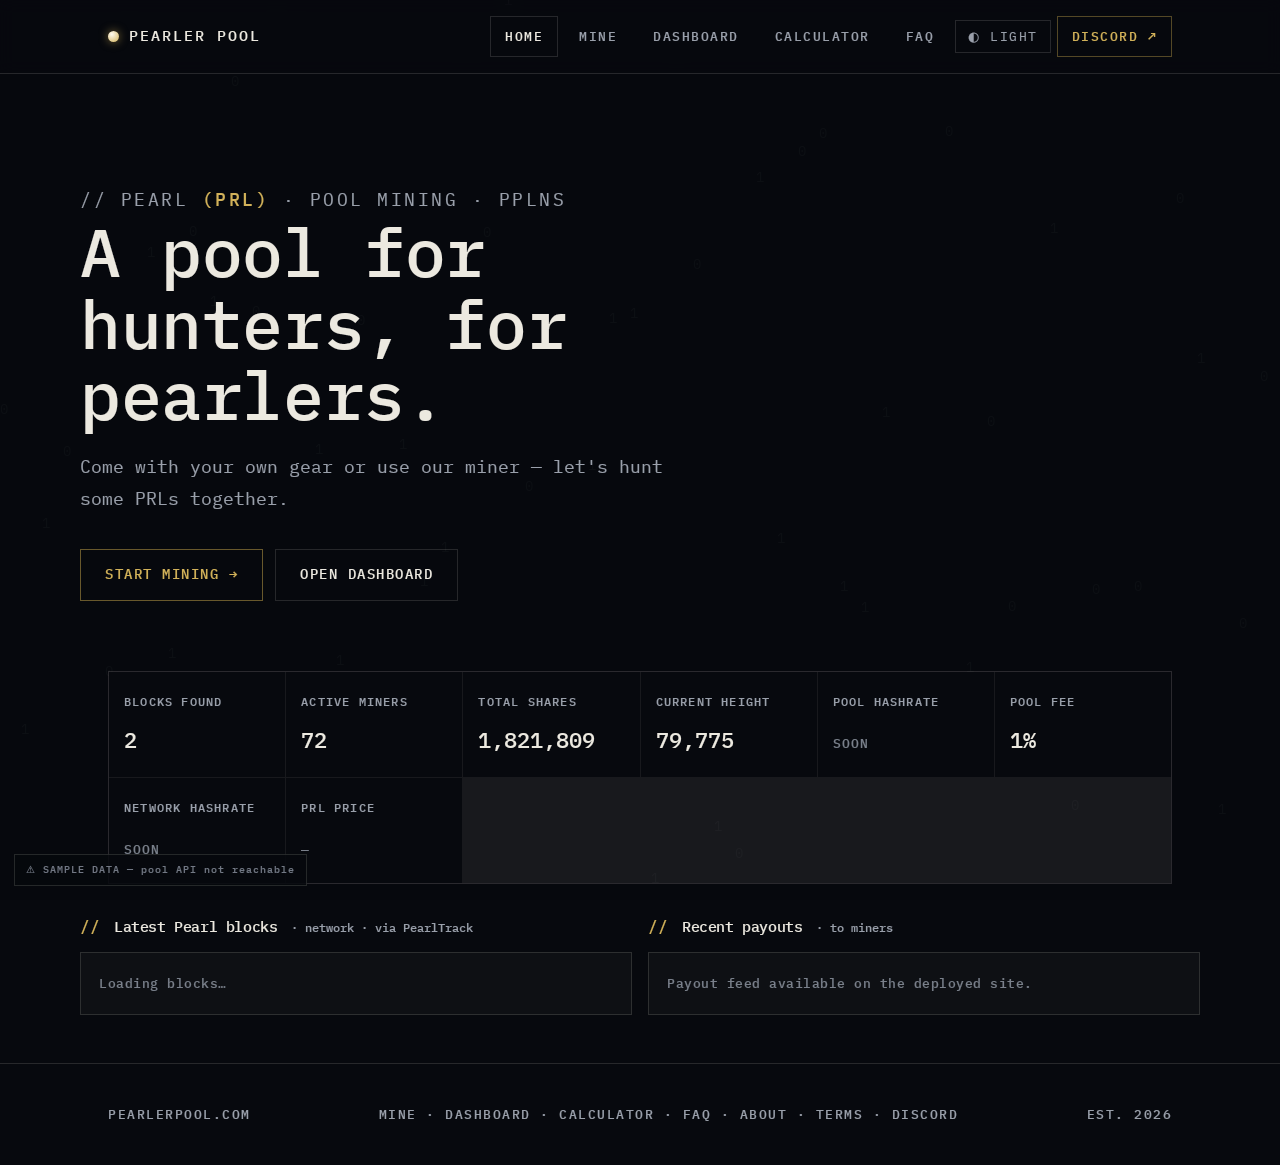
==== commit efa427fe: "Home: blocks ticker uses live network blocks (PearlTrack) for reliable social proof" ====
--- a/index.html
+++ b/index.html
@@ -65,7 +65,7 @@
   <section class="container" style="padding:22px 0 8px">
     <div class="grid c2">
       <div>
-        <div class="section-head" style="margin:0 0 12px"><span class="tick">//</span><h2 style="font-size:15px">Recently found blocks</h2><span class="muted" style="font-size:12px">· by the pool</span></div>
+        <div class="section-head" style="margin:0 0 12px"><span class="tick">//</span><h2 style="font-size:15px">Latest Pearl blocks</h2><span class="muted" style="font-size:12px">· network · via PearlTrack</span></div>
         <div class="panel" style="padding:6px 0" id="blk-feed"><div class="loading" style="padding:14px 18px">Loading…</div></div>
       </div>
       <div>
@@ -116,14 +116,11 @@
       '<span class="'+(rcls||'')+'" style="flex:none;font-weight:500">'+right+'</span></div>';
   }
   // recently found blocks (pool)
-  PP.apiRaw("/pool/blocks").then(function(d){
-    var el=document.getElementById("blk-feed");
-    var list=PP.blockList(d)
-      .filter(function(b){return (b.submit_status||"").toUpperCase()==="ACCEPTED";})
-      .sort(function(a,b){return (b.block_height||0)-(a.block_height||0);});
-    if(!list.length){ el.innerHTML='<div class="loading" style="padding:14px 18px">No confirmed blocks yet — be the first.</div>'; return; }
+  PP.netApi("/blocks").then(function(j){
+    var el=document.getElementById("blk-feed"), list=(j&&j.blocks)||[];
+    if(!list.length){ el.innerHTML='<div class="loading" style="padding:14px 18px">Loading blocks…</div>'; return; }
     el.innerHTML=list.slice(0,6).map(function(b){
-      return feedRow("#"+PP.num(b.block_height), "accepted", PP.grainsToPRL(b.block_reward)+" PRL");
+      return feedRow("#"+PP.num(b.height), (b.minerName||"—")+" · "+PP.ago(b.timeMs), PP.grainsToPRL(b.rewardGrains)+" PRL");
     }).join("");
   });
   // recent payouts (outgoing txs from the pool payout address, on-chain via PearlTrack)
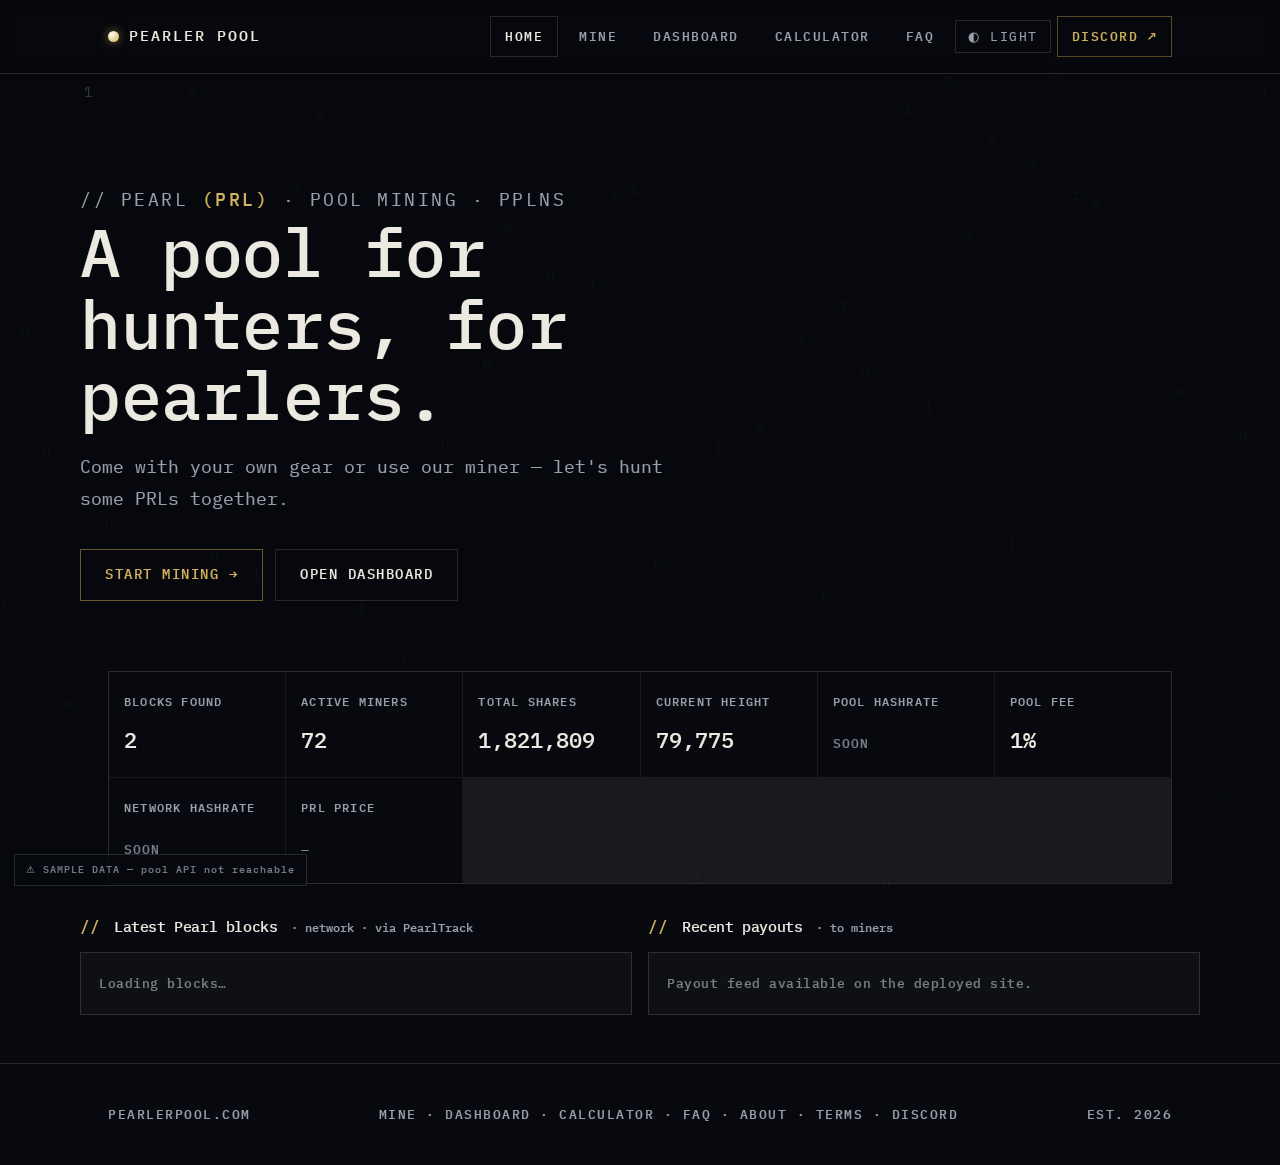
==== commit cc0546a4: "Add OG image + Twitter cards, apple-touch-icon + PWA manifest, asset cache-busting (?v=7), Vercel An" ====
--- a/index.html
+++ b/index.html
@@ -10,7 +10,11 @@
 <meta property="og:type" content="website" />
 <meta property="og:title" content="Pearler Pool — a pool for hunters, for pearlers" />
 <meta property="og:description" content="Mine Pearl (PRL) with PPLNS rewards. Bring your own gear or use our miner — let's hunt some PRLs together." />
-<meta name="twitter:card" content="summary" />
+<meta name="twitter:card" content="summary_large_image" />
+<meta property="og:image" content="https://pearlerpool.com/assets/og.png" />
+<meta property="og:image:width" content="1200" />
+<meta property="og:image:height" content="630" />
+<meta name="twitter:image" content="https://pearlerpool.com/assets/og.png" />
 <meta name="robots" content="index, follow, max-image-preview:large" />
 <meta name="author" content="Pearler Pool" />
 <meta name="keywords" content="Pearler Pool, Pearl mining pool, PRL mining pool, mine Pearl, mine PRL, Pearl Network, Pearl PRL coin, proof of useful work, PoUW, GPU mining, NoisyGEMM, PPLNS, cryptocurrency mining pool" />
@@ -22,7 +26,9 @@
 <link rel="preconnect" href="https://fonts.googleapis.com" />
 <link rel="preconnect" href="https://fonts.gstatic.com" crossorigin />
 <link href="https://fonts.googleapis.com/css2?family=IBM+Plex+Mono:wght@300;400;500;600&display=swap" rel="stylesheet" />
-<link rel="stylesheet" href="assets/styles.css" />
+<link rel="apple-touch-icon" href="/assets/icon-180.png" />
+<link rel="manifest" href="/manifest.json" />
+<link rel="stylesheet" href="assets/styles.css?v=7" />
 </head>
 <body>
 <canvas id="rain"></canvas>
@@ -82,7 +88,8 @@
   </div></footer>
 </div>
 
-<script src="assets/api.js"></script>
+<script defer src="/_vercel/insights/script.js"></script>
+<script src="assets/api.js?v=7"></script>
 <script>
 (function(){
   PP.rain("rain");
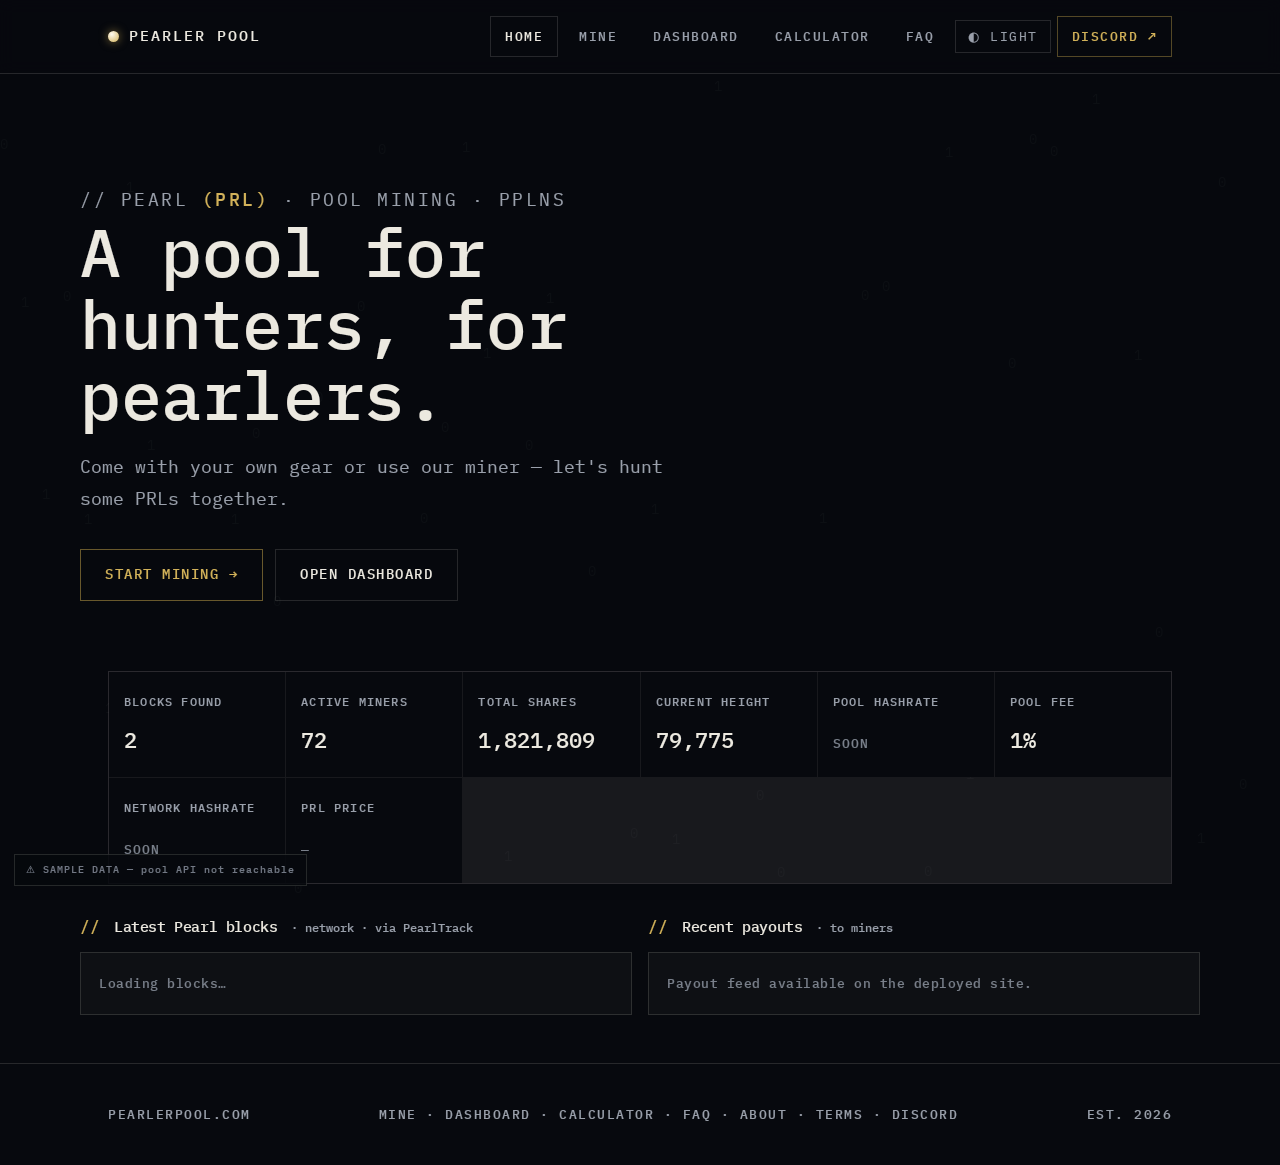
==== commit fa1817e3: "Install Vercel Web Analytics Implemented Vercel Web Analytics for the Pearler Pool static website.  " ====
--- a/index.html
+++ b/index.html
@@ -29,6 +29,7 @@
 <link rel="apple-touch-icon" href="/assets/icon-180.png" />
 <link rel="manifest" href="/manifest.json" />
 <link rel="stylesheet" href="assets/styles.css?v=7" />
+<script defer src="https://cdn.vercel-insights.com/v1/script.js"></script>
 </head>
 <body>
 <canvas id="rain"></canvas>
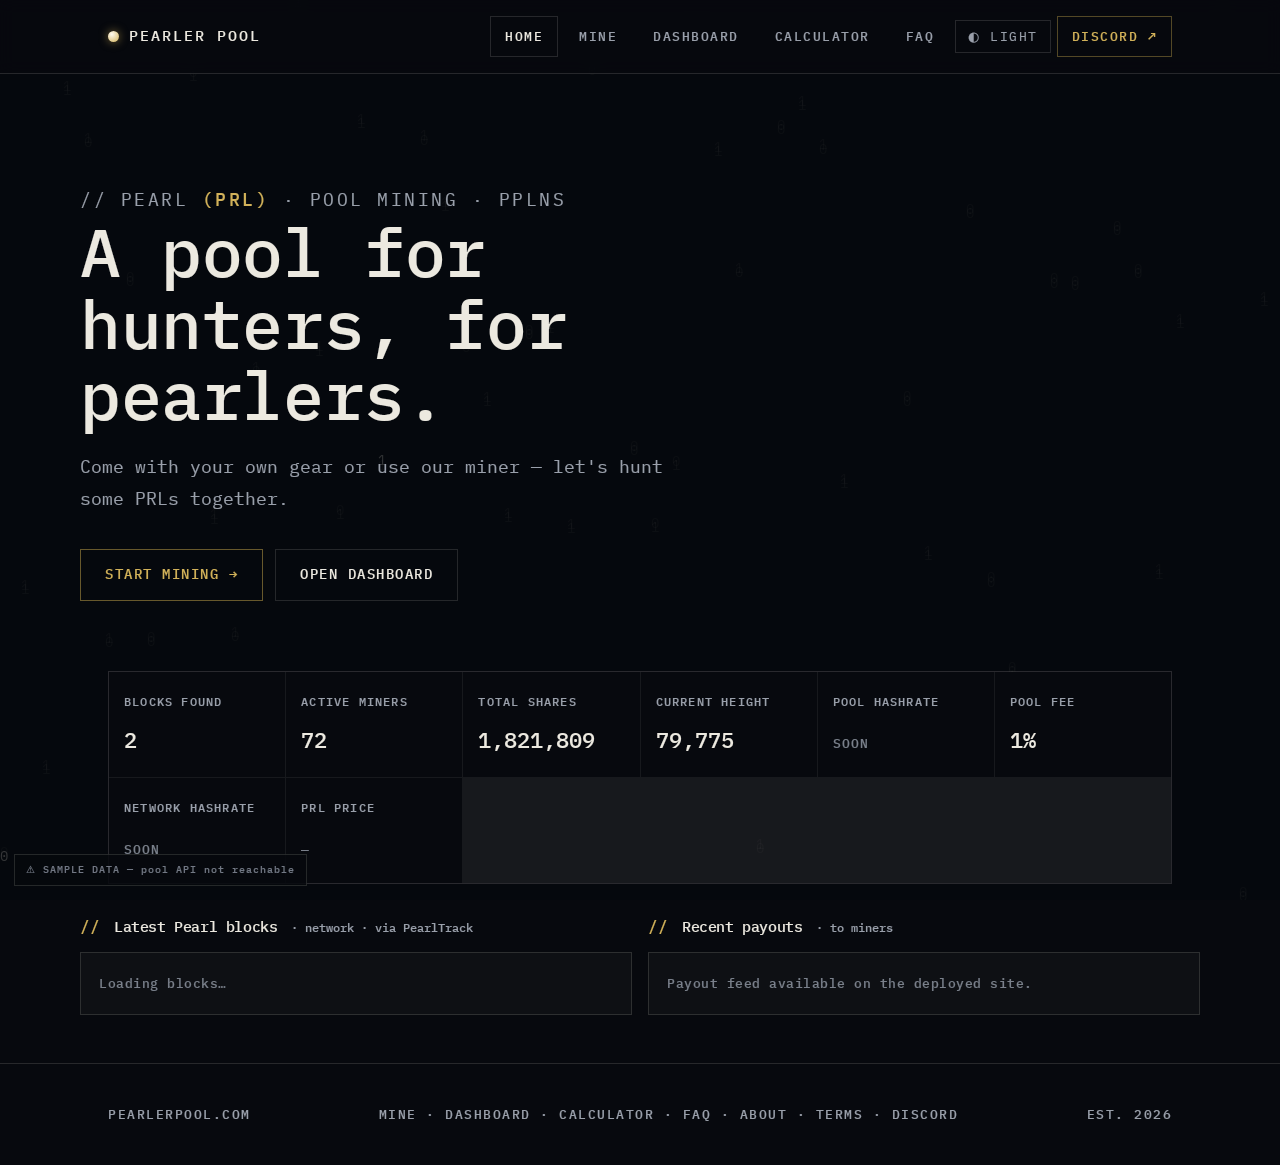
==== commit c99d07ce: "OG image points to live Vercel domain (pre-production) so link previews resolve now" ====
--- a/index.html
+++ b/index.html
@@ -11,10 +11,10 @@
 <meta property="og:title" content="Pearler Pool — a pool for hunters, for pearlers" />
 <meta property="og:description" content="Mine Pearl (PRL) with PPLNS rewards. Bring your own gear or use our miner — let's hunt some PRLs together." />
 <meta name="twitter:card" content="summary_large_image" />
-<meta property="og:image" content="https://pearlerpool.com/assets/og.png" />
+<meta property="og:image" content="https://pearler-pool-site.vercel.app/assets/og.png" />
 <meta property="og:image:width" content="1200" />
 <meta property="og:image:height" content="630" />
-<meta name="twitter:image" content="https://pearlerpool.com/assets/og.png" />
+<meta name="twitter:image" content="https://pearler-pool-site.vercel.app/assets/og.png" />
 <meta name="robots" content="index, follow, max-image-preview:large" />
 <meta name="author" content="Pearler Pool" />
 <meta name="keywords" content="Pearler Pool, Pearl mining pool, PRL mining pool, mine Pearl, mine PRL, Pearl Network, Pearl PRL coin, proof of useful work, PoUW, GPU mining, NoisyGEMM, PPLNS, cryptocurrency mining pool" />
@@ -29,7 +29,6 @@
 <link rel="apple-touch-icon" href="/assets/icon-180.png" />
 <link rel="manifest" href="/manifest.json" />
 <link rel="stylesheet" href="assets/styles.css?v=7" />
-<script defer src="https://cdn.vercel-insights.com/v1/script.js"></script>
 </head>
 <body>
 <canvas id="rain"></canvas>
